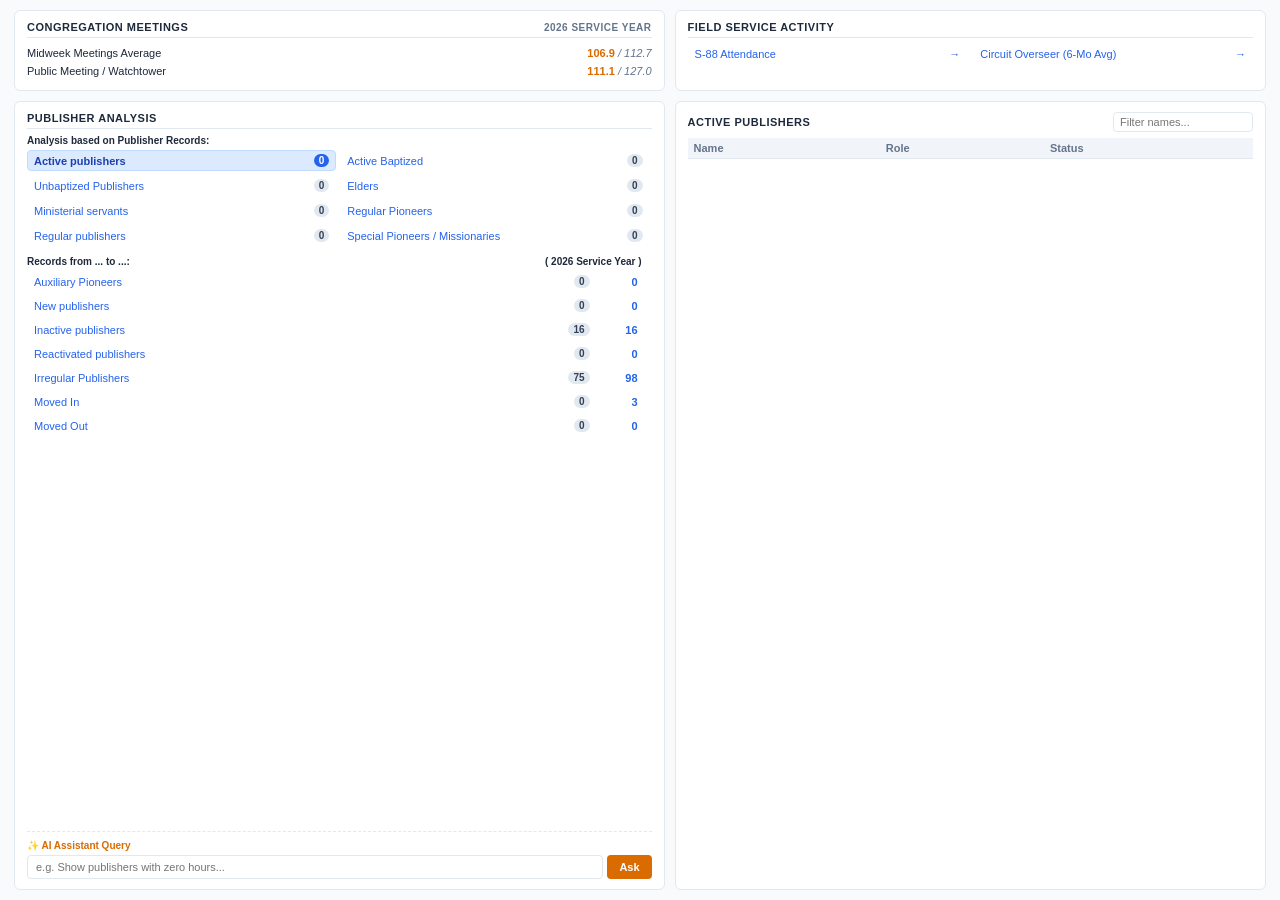
==== Templates/AnalysisReport.html @ 5bf4cd5e "AI worked" ====
<!DOCTYPE html>
<html lang="en">
<head>
  <meta charset="UTF-8">
  <meta name="viewport" content="width=device-width, initial-scale=1.0">
  <title>Congregation Analysis Report</title>
  <style>
    :root {
      --primary: #d96b00;
      --bg-body: #f8fafc;
      --card-bg: #ffffff;
      --text-main: #1e293b;
      --text-muted: #64748b;
      --border-color: #e2e8f0;
      --accent-blue: #2563eb;
    }

    * {
      box-sizing: border-box;
      margin: 0;
      padding: 0;
      font-family: -apple-system, BlinkMacSystemFont, "Segoe UI", Roboto, Helvetica, Arial, sans-serif;
    }

    body {
      background-color: var(--bg-body);
      color: var(--text-main);
      padding: 10px 14px;
      height: 100vh;
      overflow: hidden;
      display: flex;
      flex-direction: column;
    }

    .dashboard-grid {
      display: grid;
      grid-template-columns: 1.1fr 1fr;
      grid-template-rows: auto 1fr;
      gap: 10px;
      height: 100%;
      width: 100%;
      max-width: 1400px;
      margin: 0 auto;
    }

        /* Update .card to allow the right side card to fill available height */
        .card {
        background: var(--card-bg);
        border: 1px solid var(--border-color);
        border-radius: 6px;
        padding: 10px 12px;
        display: flex;
        flex-direction: column;
        min-height: 0;
        height: 100%; /* Force card to stretch full height of grid */
        }

    .card-title {
      font-size: 11px;
      font-weight: 700;
      color: var(--text-main);
      text-transform: uppercase;
      letter-spacing: 0.5px;
      border-bottom: 1px solid var(--border-color);
      padding-bottom: 4px;
      margin-bottom: 6px;
      display: flex;
      justify-content: space-between;
      align-items: center;
    }

    /* COMPACT STATS */
    .stats-row {
      display: flex;
      justify-content: space-between;
      align-items: center;
      padding: 3px 0;
      font-size: 11px;
    }

    .val-highlight { font-weight: 700; color: var(--primary); }
    .val-sec { color: var(--text-muted); font-style: italic; }

    /* DASHBOARD BUTTON LINKS */
    .analysis-grid {
      display: grid;
      grid-template-columns: 1fr 1fr;
      gap: 4px;
    }

    .dash-link {
      background: transparent;
      border: 1px solid transparent;
      color: var(--accent-blue);
      text-align: left;
      padding: 3px 6px;
      border-radius: 4px;
      font-size: 11px;
      cursor: pointer;
      display: flex;
      justify-content: space-between;
      align-items: center;
      width: 100%;
      transition: all 0.1s ease-in-out;
    }

    .dash-link:hover { background-color: #eff6ff; }
    .dash-link.active {
      background-color: #dbeafe;
      border-color: #bfdbfe;
      color: #1e40af;
      font-weight: 600;
    }

    .dash-link .badge {
      background: #e2e8f0;
      color: #334155;
      padding: 1px 5px;
      border-radius: 8px;
      font-size: 10px;
      font-weight: bold;
    }

    .dash-link.active .badge {
      background: var(--accent-blue);
      color: #fff;
    }

    /* DUAL COLUMN STATS FOR COMPARISON SECTION */
    .dual-stat-row {
      display: flex;
      align-items: center;
      gap: 8px;
    }

    .dual-stat-row .dash-link {
      flex: 1;
    }

    .badge-year {
      font-size: 11px;
      font-weight: 700;
      color: var(--accent-blue);
      width: 45px;
      text-align: right;
      padding-right: 12px;
    }

    /* AI QUERY BOX (MATCHED TO PRIMARY ORANGE BRANDING) */
    .ai-box-container {
      margin-top: auto;
      border-top: 1px dashed var(--border-color);
      padding-top: 8px;
      display: flex;
      flex-direction: column;
      gap: 4px;
    }

    .ai-label {
      font-size: 10px;
      font-weight: bold;
      color: var(--primary);
      display: flex;
      align-items: center;
      gap: 4px;
    }

    .ai-input-wrapper {
      display: flex;
      gap: 4px;
    }

    .ai-input {
      flex: 1;
      padding: 5px 8px;
      font-size: 11px;
      border: 1px solid var(--border-color);
      border-radius: 4px;
      outline: none;
    }

    .ai-input:focus {
      border-color: var(--primary);
      box-shadow: 0 0 0 1px var(--primary);
    }

    .ai-btn {
      background: var(--primary);
      color: white;
      border: none;
      padding: 5px 12px;
      font-size: 11px;
      font-weight: bold;
      border-radius: 4px;
      cursor: pointer;
    }

    .ai-btn:hover { background: #b85b00; }

    /* RIGHT RESULT TABLE */
    .table-toolbar {
      display: flex;
      justify-content: space-between;
      align-items: center;
      margin-bottom: 6px;
      gap: 8px;
    }

    .search-input {
      padding: 3px 6px;
      font-size: 11px;
      border: 1px solid var(--border-color);
      border-radius: 4px;
      width: 140px;
    }


    /* listbox */
    .data-table-container {
        flex: 1;
        height: 300px; /* Extends height to near the bottom of the viewport */
        max-height: 300px;            /* Fills all available vertical room in the card */
        overflow-y: auto;            /* Enables vertical scrolling for long lists */
        overflow-x: hidden;
        }

    .data-table {
      width: 100%;
      border-collapse: collapse;
      font-size: 11px;
      text-align: left;
    }

    .data-table th {
      position: sticky;
      top: 0;
      background: #f1f5f9;
      padding: 4px 6px;
      font-weight: bold;
      color: var(--text-muted);
      border-bottom: 1px solid var(--border-color);
    }

    .data-table td {
      padding: 4px 6px;
      border-bottom: 1px solid #f1f5f9;
    }

    .data-table tr:hover { background-color: #f8fafc; }

    .tag-role {
      font-size: 9px;
      background: #fef3c7;
      color: #92400e;
      padding: 1px 4px;
      border-radius: 3px;
      font-weight: 600;
    }
  </style>
</head>
<body>

<div class="dashboard-grid">

  <div class="card">
    <div class="card-title">
      <span>Congregation Meetings</span>
      <span style="font-size:10px; color:var(--text-muted);">2026 Service Year</span>
    </div>
    <div class="stats-row">
      <span>Midweek Meetings Average</span>
      <div><span class="val-highlight">106.9</span> <span class="val-sec">/ 112.7</span></div>
    </div>
    <div class="stats-row">
      <span>Public Meeting / Watchtower</span>
      <div><span class="val-highlight">111.1</span> <span class="val-sec">/ 127.0</span></div>
    </div>
  </div>

  <div class="card">
    <div class="card-title">Field Service Activity</div>
    <div style="display:flex; gap:6px;">
      <button class="dash-link" onclick="filterData('S-88', event)">
        <span>S-88 Attendance</span> <span>→</span>
      </button>
      <button class="dash-link" onclick="filterData('CO-AVG', event)">
        <span>Circuit Overseer (6-Mo Avg)</span> <span>→</span>
      </button>
    </div>
  </div>

  <!-- UPDATED PUBLISHER ANALYSIS CARD WITH FULL COMPARISON DATA -->
  <div class="card">
    <div class="card-title">Publisher Analysis</div>
    
    <div style="overflow-y: auto; flex: 1; padding-right: 2px;">
      <!-- SECTION 1: BASED ON PUBLISHER RECORDS -->
      <div style="font-weight: bold; font-size: 10px; color: var(--text-main); margin-bottom: 4px;">
        Analysis based on Publisher Records:
      </div>

      <div class="analysis-grid">
        <button class="dash-link active" onclick="filterData('Active', event)">
          <span>Active publishers</span>
          <span class="badge" id="ActivePubs-count">0</span>
        </button>

        <button class="dash-link" onclick="filterData('Active Baptized', event)">
          <span>Active Baptized</span>
          <span class="badge" id="ActiveBaptized-count">0</span>
        </button>

     <button class="dash-link" onclick="filterData('Unbaptized', event)">
            <span>Unbaptized Publishers</span>
            <span class="badge" id="unbaptized-count">0</span>
        </button>
        <button class="dash-link" onclick="filterData('Elders', event)">
          <span>Elders</span> <span class="badge" id="Elders-count">0</span>
        </button>
        <button class="dash-link" onclick="filterData('Ministerial Servants', event)">
          <span>Ministerial servants</span> 
          <span class="badge" id="MS-count">0</span>
        </button>
        <button class="dash-link" onclick="filterData('Regular Pioneers', event)">
          <span>Regular Pioneers</span> 
          <span class="badge" id="RP-count">0</span>
        </button>
        <button class="dash-link" onclick="filterData('Regular Publishers', event)">
          <span>Regular publishers</span>
           <span class="badge" id="RPubs-count">0</span>
        </button>
        <button class="dash-link" onclick="filterData('Special Pioneers', event)">
          <span>Special Pioneers / Missionaries</span> <span class="badge" id="SP-count">0</span>
        </button>
      </div>

      <!-- SECTION 2: SIX-MONTH VS YEARLY COMPARISON -->
      <div style="display:flex;justify-content:space-between;align-items:center;margin:10px 0 4px 0;">
    <span id="records-period-label" style="font-weight:bold;font-size:10px;color:var(--text-main);">Records from ... to ...:</span>
    <span id="records-service-year-label" style="font-weight:bold;font-size:10px;color:var(--text-main);padding-right:8px;">( 2026 Service Year )</span>
</div>

      <div style="display: flex; flex-direction: column; gap: 3px;">
        <div class="dual-stat-row">
          <button class="dash-link" onclick="filterData('Auxiliary Pioneers', event)">
            <span>Auxiliary Pioneers</span> 
            <span class="badge" id="AUX-count">0</span>
          </button>
          <span class="badge-year" id="AUX-year-count">0</span>
        </div>

        <div class="dual-stat-row">
          <button class="dash-link" onclick="filterData('New Publishers', event)">
            <span>New publishers</span>
            <span class="badge" id="UPB-count">0</span>
          </button>
          <span class="badge-year" id="UPB-year-count">0</span>
        </div>

        <div class="dual-stat-row">
          <button class="dash-link" onclick="filterData('Inactive', event)">
            <span>Inactive publishers</span> <span class="badge" id="Inactive-count">16</span>
          </button>
          <span class="badge-year" id="Inactive-year-count">16</span>
        </div>

        <div class="dual-stat-row">
          <button class="dash-link" onclick="filterData('Reactivated', event)">
            <span>Reactivated publishers</span> <span class="badge" id="Reactivated-count">0</span>
          </button>
          <span class="badge-year" id="Reactivated-year-count">0</span>
        </div>

        <div class="dual-stat-row">
          <button class="dash-link" onclick="filterData('Irregular', event)">
            <span>Irregular Publishers</span> <span class="badge" id="Irregular-count">75</span>
          </button>
          <span class="badge-year" id="Irregular-year-count">98</span>
        </div>

        <div class="dual-stat-row">
          <button class="dash-link" onclick="filterData('Moved In', event)">
            <span>Moved In</span> <span class="badge" id="Moved-In-count">0</span>
          </button>
          <span class="badge-year" id="Moved-In-year-count">3</span>
        </div>

        <div class="dual-stat-row">
          <button class="dash-link" onclick="filterData('Moved Out', event)">
            <span>Moved Out</span> <span class="badge" id="Moved-Out-count">0</span>
          </button>
          <span class="badge-year" id="Moved-Out-year-count">0</span>
        </div>
      </div>
    </div>

    <!-- AI QUERY BOX AT BOTTOM -->
    <div class="ai-box-container">
      <div class="ai-label">
        <span>✨ AI Assistant Query</span>
      </div>
      <div class="ai-input-wrapper">
        <input type="text" id="ai-query-input" class="ai-input" placeholder="e.g. Show publishers with zero hours..." onkeydown="if(event.key==='Enter') runAiQuery()">
        <button class="ai-btn" onclick="runAiQuery()">Ask</button>
      </div>
    </div>
  </div>

  <div class="card">
    <div class="table-toolbar">
      <div class="card-title" style="border:none; padding:0; margin:0;">
        <span id="list-title">ACTIVE PUBLISHERS</span>
      </div>
      <input type="text" id="search-input" class="search-input" placeholder="Filter names..." onkeyup="filterTableBySearch()">
    </div>

    <div class="data-table-container">
    <table class="data-table">
        <thead>
                <tr>
                    <th id="col-name">Name</th>
                    <th id="col-role">Role</th>
                    <th id="col-status">Status</th>
                </tr>
            </thead>
            <tbody id="publishers-table-body"></tbody>
        </table>
    </div>
  </div>

</div>

<script src="/static/js/indexeddb.js"></script>
<script>

/* ============================================================
   ANALYSIS REPORT
   ============================================================ */


/* ============================================================
   1. CURRENT DISPLAY DATA
   ------------------------------------------------------------
   ADD FUTURE TEMPORARY/DISPLAY DATA HERE IF NEEDED
   ============================================================ */
let currentData=[];


/* ============================================================
   2. COMMON HELPERS
   ------------------------------------------------------------
   ADD FUTURE COMMON HELPER FUNCTIONS HERE
   ============================================================ */
function isTrue(v){
    return ["TRUE","1","YES","Y"].includes(String(v??"").trim().toUpperCase());
}

function getPublisherName(p){
    return `${p.FNAME||""} ${p.LName||""}`.trim();
}

function getPublisherPrivilege(p){
    const privileges=[];
    if(isTrue(p.Elder))privileges.push("Elder");
    if(isTrue(p.MS))privileges.push("MS");
    if(isTrue(p.RP))privileges.push("RP");
    if(isTrue(p.SF)||isTrue(p.SP))privileges.push("SP");
    if(!String(p.Baptism??"").trim())privileges.push("Unbaptized");
    return privileges.join(" & ");
}


/* ============================================================
   3. TABLE RENDERING
   ------------------------------------------------------------
   ADD FUTURE TABLE DISPLAY CHANGES HERE
   ============================================================ */
function renderTable(items){
    const tbody=document.getElementById("publishers-table-body");
    if(!tbody)return;

    tbody.innerHTML=items.map(item=>`
        <tr>
            <td><strong>${item.name||""}</strong></td>
            <td>${item.role?`<span class="tag-role">${item.role}</span>`:""}</td>
            <td style="color:#16a34a;font-weight:600;">${item.status||""}</td>
        </tr>
    `).join("");
}


/* ============================================================
   4. ACTIVE PUBLISHERS FROM INDEXEDDB
   ------------------------------------------------------------
   THIS IS THE DEFAULT ANALYSIS RESULT
   ADD/CHANGE PUBLISHER CATEGORY LOGIC HERE
   ============================================================ */
window.loadActivePublishers=async function(){
    try{
        const db=await openIndexedDB();
        const publishers=await new Promise((resolve,reject)=>{
            const req=db.transaction("PUBLISHERS","readonly").objectStore("PUBLISHERS").getAll();
            req.onsuccess=()=>resolve(req.result||[]);
            req.onerror=()=>reject(req.error);
        });
        db.close();

        const isTrue=v=>["TRUE","1","YES","Y"].includes(String(v??"").trim().toUpperCase());

        const active=publishers
            .filter(p=>["","ACTIVE"].includes(String(p.Status??"").trim().toUpperCase()))
            .sort((a,b)=>{
                const lastA=String(a.LName??"").trim().toUpperCase();
                const lastB=String(b.LName??"").trim().toUpperCase();
                const firstA=String(a.FNAME??"").trim().toUpperCase();
                const firstB=String(b.FNAME??"").trim().toUpperCase();
                return lastA.localeCompare(lastB)||firstA.localeCompare(firstB);
            });

        const tbody=document.getElementById("publishers-table-body");
        const title=document.getElementById("list-title");
        const badge=document.getElementById("ActivePubs-count");

        if(!tbody||!title){
            console.error("❌ Analysis result elements not found");
            return;
        }

        if(badge)badge.textContent=active.length;

        const colName=document.getElementById("col-name");
        const colRole=document.getElementById("col-role");
        const colStatus=document.getElementById("col-status");

        if(colName)colName.textContent="Name";
        if(colRole)colRole.textContent="Privileges";
        if(colStatus)colStatus.textContent="Years in the Truth";

        title.textContent=`ACTIVE PUBLISHERS (${active.length})`;

        const calculateYearsInTruth=baptism=>{
            if(!baptism)return "";
            const d=new Date(baptism);
            if(isNaN(d))return "";

            const now=new Date();
            let years=now.getFullYear()-d.getFullYear();
            let months=now.getMonth()-d.getMonth();

            if(months<0||(months===0&&now.getDate()<d.getDate())){
                years--;
                months+=12;
            }

            const parts=[];
            if(years>0)parts.push(`${years} year${years!==1?"s":""}`);
            if(months>0)parts.push(`${months} month${months!==1?"s":""}`);

            return parts.join(" ")||"0 months";
        };

        tbody.innerHTML=active.map(p=>{
            const privileges=[];
            if(isTrue(p.Elder))privileges.push("Elder");
            if(isTrue(p.MS))privileges.push("MS");
            if(isTrue(p.RP))privileges.push("RP");
            if(isTrue(p.SF)||isTrue(p.SP))privileges.push("SP");
            if(!String(p.Baptism??"").trim())privileges.push("Unbaptized");

            const name=`${p.LName||""}, ${p.FNAME||""}`.replace(/^,\s*/,"").trim();
            const yearsInTruth=calculateYearsInTruth(p.Baptism);

            return `<tr>
                <td><strong>${name}</strong></td>
                <td>${privileges.join(" & ")}</td>
                <td>${yearsInTruth}</td>
            </tr>`;
        }).join("");

        console.log(`✅ Active Publishers loaded: ${active.length}`);
        return active;
    }catch(err){
        console.error("❌ loadActivePublishers error:",err);
        return [];
    }
};

/* ============================================================
   5. FILTER BUTTONS
   ------------------------------------------------------------
   EXISTING FILTER SYSTEM
   ADD FUTURE CATEGORY FILTERS HERE
   ============================================================ */
function filterData(category,evt){
    const title=document.getElementById("list-title");

    if(title)title.innerText=category.toUpperCase();

    document.querySelectorAll(".dash-link")
        .forEach(btn=>btn.classList.remove("active"));

    if(evt&&evt.currentTarget){
        evt.currentTarget.classList.add("active");
    }


  if(category==="Ministerial Servants"){
        window.loadMSPublishers?.();
        return;
    }



    if(category==="Active Baptized"){
        window.loadActiveBaptizedPublishers?.();
        return;
    }

    
     if(category==="Irregular"){
        window.loadIrregularPublishers?.();
        return;
    }

    if(category==="Active"){
        window.loadActivePublishers?.();
        return;
    }

    if(category==="Unbaptized"){
        window.loadUnbaptizedPublishers?.();
        return;
    }

    if(category==="Elders"){
          window.loadElders?.();
        return;
    }

    if(category==="Regular Pioneers"){
          window.loadRP?.();
        return;
    }


    if(category==="S-88"){
        window.loadS88Attendance?.();
        return;
    }

    if(category==="CO-AVG"){
        window.loadCOReport?.();
        return;
    }

    renderTable(currentData);
}

/* ============================================================
   6. RESULT SEARCH
   ------------------------------------------------------------
   ADD FUTURE SEARCH CONDITIONS HERE
   ============================================================ */
function filterTableBySearch(){
    const input=document.getElementById("search-input");
    if(!input)return;

    const q=input.value.toLowerCase().trim();

    if(!q){
        renderTable(currentData);
        return;
    }

    renderTable(
        currentData.filter(i=>
            String(i.name||"").toLowerCase().includes(q)
        )
    );
}


/* ============================================================
   7. AI ASSISTANT
   ------------------------------------------------------------
   ADD FUTURE AI FUNCTIONS HERE
   ============================================================ */

async function runAiQuery() {
    const input = document.getElementById("ai-query-input");
    const tableBody = document.getElementById("publishers-table-body");
    const title = document.getElementById("list-title");

    if (!input) return;
    const query = input.value.trim();
    if (!query) return;

    if (title) title.innerText = `AI RESULT: "${query}"`;

    if (tableBody) {
        tableBody.innerHTML = `<tr><td colspan="3" style="text-align:center;">Processing query...</td></tr>`;
    }

    // Get your local publishers list (adjust 'allPublishers' to match your variable name)
    const localData = typeof allPublishers !== 'undefined' ? allPublishers : [];

    try {
        const response = await fetch('/api/ai-query', {
            method: 'POST',
            headers: { 'Content-Type': 'application/json' },
            body: JSON.stringify({ 
                query: query,
                publishers: localData // Send local records to backend
            })
        });

        if (!response.ok) throw new Error(`HTTP error! status: ${response.status}`);

        const data = await response.json();
        renderAiTableResults(data);

    } catch (error) {
        console.error("AI Error:", error);
        if (tableBody) {
            tableBody.innerHTML = `<tr><td colspan="3" style="text-align:center; color:red;">Failed to get AI response.</td></tr>`;
        }
    }
}

function renderAiTableResults(data) {
    const tableBody = document.getElementById("publishers-table-body");
    if (!tableBody) return;

    tableBody.innerHTML = "";

    // Extract records array from response
    const records = data.results || (Array.isArray(data) ? data : []);

    // If no structured records exist, display the plain answer text across the row
    if (records.length === 0) {
        const message = data.answer || "No matching records found.";
        tableBody.innerHTML = `<tr><td colspan="3" style="text-align:center;">${message}</td></tr>`;
        return;
    }

    // Render table rows when records exist
    records.forEach(publisher => {
        const tr = document.createElement("tr");
        tr.innerHTML = `
            <td>${publisher.name || publisher.Name || ''}</td>
            <td>${publisher.role || publisher.Role || ''}</td>
            <td>${publisher.status || publisher.Status || ''}</td>
        `;
        tableBody.appendChild(tr);
    });
}


/* ============================================================
   8. ANALYSIS TAB INITIALIZATION
   ------------------------------------------------------------
   THIS RUNS WHEN THE ANALYSIS TAB IS OPENED
   ============================================================ */
window.renderAnalysisData=async function(){
    console.log("📊 Analysis tab initialized");

    window.loadActivePublishers?.();

    await window.updateRecordsPeriodLabels?.();
};

/* ============================================================
   9. FUTURE ADDITIONAL FEATURES
   ------------------------------------------------------------
   >>> PASTE NEW ANALYSIS FEATURES BELOW THIS LINE <<<
   
   Example:

   window.loadElders=async function(){
       ...
   };

   window.loadRegularPioneers=async function(){
       ...
   };

   window.loadSixMonthReport=async function(){
       ...
   };

   DO NOT PUT NEW FUNCTIONS ABOVE THE MAIN SECTIONS
   UNLESS THEY ARE COMMON HELPERS.
   ============================================================ */


/* ============================================================
   10. SEARCH BOX EVENT
   ============================================================ */
document.addEventListener("input",function(e){
    if(e.target&&e.target.id==="search-input"){
        filterTableBySearch();
    }
});



/* ============================================================
   11. Unbaptized Publishers List
   ============================================================ */
window.loadUnbaptizedPublishers=async function(){
    try{
        const db=await openIndexedDB();
        const publishers=await new Promise((resolve,reject)=>{
            const r=db.transaction("PUBLISHERS","readonly").objectStore("PUBLISHERS").getAll();
            r.onsuccess=()=>resolve(r.result||[]);
            r.onerror=()=>reject(r.error);
        });
        const records=await new Promise((resolve,reject)=>{
            const r=db.transaction("RECORDS","readonly").objectStore("RECORDS").getAll();
            r.onsuccess=()=>resolve(r.result||[]);
            r.onerror=()=>reject(r.error);
        });
        db.close();

        const today=new Date();
        const day=today.getDate();
        const reportDate=new Date(today.getFullYear(),today.getMonth()-(day<21?1:0),1);
        const baseDate=new Date(2025,8,1);
        const monthDiff=(reportDate.getFullYear()-baseDate.getFullYear())*12+
            (reportDate.getMonth()-baseDate.getMonth());
        const currentNumber=194+monthDiff;

        const calculateAge=birth=>{
            if(!birth)return "";
            const d=new Date(birth);
            if(isNaN(d))return "";
            let age=today.getFullYear()-d.getFullYear();
            const m=today.getMonth()-d.getMonth();
            if(m<0||(m===0&&today.getDate()<d.getDate()))age--;
            return age;
        };

        const calculateUnbaptizedTime=startNumber=>{
            const months=currentNumber-Number(startNumber);
            if(months<0)return "";
            const years=Math.floor(months/12);
            const remainingMonths=months%12;
            const parts=[];
            if(years>0)parts.push(`${years} year${years!==1?"s":""}`);
            if(remainingMonths>0)parts.push(`${remainingMonths} month${remainingMonths!==1?"s":""}`);
            return parts.join(" ")||"0 months";
        };

        const unbaptized=publishers
            .filter(p=>String(p.Baptism??"").trim()==="")
            .filter(p=>String(p.LName??"").trim()||String(p.FNAME??"").trim())
            .sort((a,b)=>{
                const la=String(a.LName??"").trim().toUpperCase();
                const lb=String(b.LName??"").trim().toUpperCase();
                const fa=String(a.FNAME??"").trim().toUpperCase();
                const fb=String(b.FNAME??"").trim().toUpperCase();
                return la.localeCompare(lb)||fa.localeCompare(fb);
            });

        const tbody=document.getElementById("publishers-table-body");
        const title=document.getElementById("list-title");
        const badge=document.getElementById("unbaptized-count");

        if(!tbody||!title){
            console.error("❌ Analysis result elements not found");
            return [];
        }

        if(badge)badge.textContent=unbaptized.length;

        const colName=document.getElementById("col-name");
        const colRole=document.getElementById("col-role");
        const colStatus=document.getElementById("col-status");

        if(colName)colName.textContent="Name";
        if(colRole)colRole.textContent="Age";
        if(colStatus)colStatus.textContent="Years as Unbaptized";

        title.textContent=`UNBAPTIZED PUBLISHERS (${unbaptized.length})`;

        tbody.innerHTML=unbaptized.map(p=>{
            const pubId=String(p.IDPub??"").trim();

            const rec=records
                .filter(r=>String(r.IdPubs??"").trim()===pubId)
                .filter(r=>{
                    const remark=String(r.REMARKS??"").trim().toUpperCase();
                    return remark==="NEW UPB"||remark==="NEW UBP";
                })
                .sort((a,b)=>Number(a.NUMBER)-Number(b.NUMBER))[0];

            const name=`${p.LName||""}, ${p.FNAME||""}`
                .replace(/^,\s*/,"").trim();

            const yearsUnbaptized=rec
                ?calculateUnbaptizedTime(rec.NUMBER)
                :"";

            return `<tr>
                <td><strong>${name}</strong></td>
                <td>${calculateAge(p.Birthdate)}</td>
                <td>${yearsUnbaptized}</td>
            </tr>`;
        }).join("");

        console.log("✅ Current reporting NUMBER:",currentNumber);
        console.log("✅ Unbaptized publishers:",unbaptized.length);

        return unbaptized;
    }catch(err){
        console.error("❌ loadUnbaptizedPublishers error:",err);
        return [];
    }
};


window.loadMSPublishers=async function(){
    try{
        const db=await openIndexedDB();
        const publishers=await new Promise((resolve,reject)=>{
            const req=db.transaction("PUBLISHERS","readonly").objectStore("PUBLISHERS").getAll();
            req.onsuccess=()=>resolve(req.result||[]);
            req.onerror=()=>reject(req.error);
        });
        db.close();

        const msPublishers=publishers
            .filter(p=>String(p.MS??"").trim().toUpperCase()==="TRUE")
            .filter(p=>{
                const status=String(p.Status??"").trim().toUpperCase();
                return status==="ACTIVE"||status==="";
            })
            .filter(p=>String(p.LName??"").trim()||String(p.FNAME??"").trim())
            .sort((a,b)=>{
                const lastA=String(a.LName??"").trim().toUpperCase();
                const lastB=String(b.LName??"").trim().toUpperCase();
                const firstA=String(a.FNAME??"").trim().toUpperCase();
                const firstB=String(b.FNAME??"").trim().toUpperCase();
                return lastA.localeCompare(lastB)||firstA.localeCompare(firstB);
            });

        const tbody=document.getElementById("publishers-table-body");
        const title=document.getElementById("list-title");
        const badge=document.getElementById("MS-count");

        if(!tbody||!title){
            console.error("❌ Analysis result elements not found");
            return;
        }

        if(badge)badge.textContent=msPublishers.length;

        const colName=document.getElementById("col-name");
        const colRole=document.getElementById("col-role");
        const colStatus=document.getElementById("col-status");

        if(colName)colName.textContent="Name";
        if(colRole)colRole.textContent="Years in Truth";
        if(colStatus)colStatus.textContent="Age";

        title.textContent=`MINISTERIAL SERVANTS (${msPublishers.length})`;

        const calculateAge=birth=>{
            if(!birth)return "";
            const d=new Date(birth);
            if(isNaN(d))return "";
            const now=new Date();
            let age=now.getFullYear()-d.getFullYear();
            const m=now.getMonth()-d.getMonth();
            if(m<0||(m===0&&now.getDate()<d.getDate()))age--;
            return age;
        };

        const calculateYearsInTruth=baptism=>{
            if(!baptism)return "";
            const d=new Date(baptism);
            if(isNaN(d))return "";

            const now=new Date();
            let years=now.getFullYear()-d.getFullYear();
            let months=now.getMonth()-d.getMonth();

            if(months<0||(months===0&&now.getDate()<d.getDate())){
                years--;
                months+=12;
            }

            const parts=[];
            if(years>0)parts.push(`${years} year${years!==1?"s":""}`);
            if(months>0)parts.push(`${months} month${months!==1?"s":""}`);

            return parts.join(" ")||"0 months";
        };

        const nameOf=p=>`${p.LName||""}, ${p.FNAME||""}`.replace(/^,\s*/,"").trim();

        tbody.innerHTML=msPublishers.map(p=>{
            const name=nameOf(p);
            const yearsInTruth=calculateYearsInTruth(p.Baptism);
            const age=calculateAge(p.Birthdate);

            return `<tr><td><strong>${name}</strong></td><td>${yearsInTruth}</td><td>${age}</td></tr>`;
        }).join("");

        console.log(`✅ MS Publishers loaded: ${msPublishers.length}`);
        return msPublishers;
    }catch(err){
        console.error("❌ loadMSPublishers error:",err);
        return [];
    }
};

/* ============================================================
   Baptized
   ============================================================ */

   window.loadActiveBaptizedPublishers=async function(){
    try{
        const db=await openIndexedDB();
        const publishers=await new Promise((resolve,reject)=>{
            const r=db.transaction("PUBLISHERS","readonly").objectStore("PUBLISHERS").getAll();
            r.onsuccess=()=>resolve(r.result||[]);
            r.onerror=()=>reject(r.error);
        });
        db.close();

        const today=new Date();

        const yearsInTruth=baptism=>{
            if(!String(baptism??"").trim())return "";
            const d=new Date(baptism);
            if(isNaN(d))return "";
            let years=today.getFullYear()-d.getFullYear();
            const m=today.getMonth()-d.getMonth();
            if(m<0||(m===0&&today.getDate()<d.getDate()))years--;
            return years;
        };

        const result=publishers
            .filter(p=>String(p.Baptism??"").trim()!=="")
            .filter(p=>{
                const status=String(p.Status??"").trim().toUpperCase();
                return status==="ACTIVE"||status==="";
            })
            .filter(p=>String(p.LName??"").trim()||String(p.FNAME??"").trim())
            .sort((a,b)=>{
                const la=String(a.LName??"").trim().toUpperCase();
                const lb=String(b.LName??"").trim().toUpperCase();
                const fa=String(a.FNAME??"").trim().toUpperCase();
                const fb=String(b.FNAME??"").trim().toUpperCase();
                return la.localeCompare(lb)||fa.localeCompare(fb);
            });

        const tbody=document.getElementById("publishers-table-body");
        const title=document.getElementById("list-title");
        const badge=document.getElementById("ActiveBaptized-count");
        const colName=document.getElementById("col-name");
        const colRole=document.getElementById("col-role");
        const colStatus=document.getElementById("col-status");

        if(!tbody||!title)return;

        if(badge)badge.textContent=result.length;
        if(colName)colName.textContent="Name";
        if(colRole)colRole.textContent="Years in the Truth";
        if(colStatus)colStatus.textContent="";
        title.textContent=`ACTIVE BAPTIZED PUBLISHERS (${result.length})`;

        tbody.innerHTML=result.map(p=>{
            const name=`${p.LName||""}, ${p.FNAME||""}`.replace(/^,\s*/,"").trim();
            return `<tr>
                <td><strong>${name}</strong></td>
                <td>${yearsInTruth(p.Baptism)}</td>
                <td></td>
            </tr>`;
        }).join("");

        console.log(`✅ Active baptized publishers loaded: ${result.length}`);
        return result;
    }catch(err){
        console.error("❌ loadActiveBaptizedPublishers error:",err);
        return [];
    }
};


window.loadElders=async function(){
    try{
        const db=await openIndexedDB();
        const publishers=await new Promise((resolve,reject)=>{
            const r=db.transaction("PUBLISHERS","readonly").objectStore("PUBLISHERS").getAll();
            r.onsuccess=()=>resolve(r.result||[]);
            r.onerror=()=>reject(r.error);
        });
        db.close();

        const result=publishers
            .filter(p=>String(p.Elder??"").trim().toUpperCase()==="TRUE")
            .filter(p=>{
                const status=String(p.Status??"").trim().toUpperCase();
                return status==="ACTIVE"||status==="";
            })
            .filter(p=>String(p.LName??"").trim()||String(p.FNAME??"").trim())
            .sort((a,b)=>{
                const la=String(a.LName??"").trim().toUpperCase();
                const lb=String(b.LName??"").trim().toUpperCase();
                const fa=String(a.FNAME??"").trim().toUpperCase();
                const fb=String(b.FNAME??"").trim().toUpperCase();
                return la.localeCompare(lb)||fa.localeCompare(fb);
            });

        const tbody=document.getElementById("publishers-table-body");
        const title=document.getElementById("list-title");
        const colName=document.getElementById("col-name");
        const colRole=document.getElementById("col-role");
        const colStatus=document.getElementById("col-status");
        const badge=document.getElementById("Elders-count");

        if(!tbody||!title)return;

        if(colName)colName.textContent="Name";
        if(colRole)colRole.textContent="";
        if(colStatus)colStatus.textContent="";

        title.textContent=`ELDERS (${result.length})`;

        if(badge)badge.textContent=result.length;

        tbody.innerHTML=result.map(p=>{
            const name=`${p.LName||""}, ${p.FNAME||""}`.replace(/^,\s*/,"").trim();
            return `<tr><td><strong>${name}</strong></td><td></td><td></td></tr>`;
        }).join("");

        console.log(`✅ Elders loaded: ${result.length}`);
        return result;
    }catch(err){
        console.error("❌ loadElders error:",err);
        return [];
    }
};



window.loadRP=async function(){
    try{
        const db=await openIndexedDB();
        const publishers=await new Promise((resolve,reject)=>{
            const req=db.transaction("PUBLISHERS","readonly").objectStore("PUBLISHERS").getAll();
            req.onsuccess=()=>resolve(req.result||[]);
            req.onerror=()=>reject(req.error);
        });
        db.close();

        const rpPublishers=publishers
          .filter(p=>String(p.RP??"").trim().toUpperCase()==="TRUE")
          .filter(p=>{
              const status=String(p.Status??"").trim().toUpperCase();
              return status==="ACTIVE"||status==="";
          })
                      .filter(p=>String(p.LName??"").trim()||String(p.FNAME??"").trim())
            .sort((a,b)=>{
                const lastA=String(a.LName??"").trim().toUpperCase();
                const lastB=String(b.LName??"").trim().toUpperCase();
                const firstA=String(a.FNAME??"").trim().toUpperCase();
                const firstB=String(b.FNAME??"").trim().toUpperCase();
                return lastA.localeCompare(lastB)||firstA.localeCompare(firstB);
            });

        const tbody=document.getElementById("publishers-table-body");
        const title=document.getElementById("list-title");
        const badge=document.getElementById("RP-count");

        if(!tbody||!title){
            console.error("❌ Analysis result elements not found");
            return;
        }

        if(badge)badge.textContent=rpPublishers.length;

        const colName=document.getElementById("col-name");
        const colRole=document.getElementById("col-role");
        const colStatus=document.getElementById("col-status");

        if(colName)colName.textContent="Name";
        if(colRole)colRole.textContent="Years in Truth";
        if(colStatus)colStatus.textContent="";

        title.textContent=`REGULAR PIONEERS (${rpPublishers.length})`;

        const calculateYearsInTruth=baptism=>{
            if(!baptism)return "";
            const d=new Date(baptism);
            if(isNaN(d))return "";

            const now=new Date();
            let years=now.getFullYear()-d.getFullYear();
            let months=now.getMonth()-d.getMonth();

            if(months<0||(months===0&&now.getDate()<d.getDate())){
                years--;
                months+=12;
            }

            const parts=[];
            if(years>0)parts.push(`${years} year${years!==1?"s":""}`);
            if(months>0)parts.push(`${months} month${months!==1?"s":""}`);

            return parts.join(" ")||"0 months";
        };

        tbody.innerHTML=rpPublishers.map(p=>{
            const name=`${p.LName||""}, ${p.FNAME||""}`.replace(/^,\s*/,"").trim();
            return `<tr><td><strong>${name}</strong></td><td>${calculateYearsInTruth(p.Baptism)}</td><td></td></tr>`;
        }).join("");

        console.log(`✅ RP Publishers loaded: ${rpPublishers.length}`);
        return rpPublishers;
    }catch(err){
        console.error("❌ loadRP error:",err);
        return [];
    }
};


// 6mos and Yearly Labels
window.getSixMonthReportingPeriod=async function(){
    const db=await openIndexedDB();
    const months=await new Promise((resolve,reject)=>{
        const req=db.transaction("MonthlyRecords","readonly").objectStore("MonthlyRecords").getAll();
        req.onsuccess=()=>resolve(req.result||[]);
        req.onerror=()=>reject(req.error);
    });
    db.close();

    months.sort((a,b)=>Number(a.NUMBER)-Number(b.NUMBER));

    // Current service month runs from the 21st to the 20th
    const today=new Date();
    const day=today.getDate();
    const serviceDate=new Date(
        today.getFullYear(),
        today.getMonth()-(day<21?1:0),
        1
    );
    const baseDate=new Date(2025,8,1); // Sep 2025 = NUMBER 194
    const monthDiff=
        (serviceDate.getFullYear()-baseDate.getFullYear())*12+
        (serviceDate.getMonth()-baseDate.getMonth());
    const ActualNumber=194+monthDiff;

     const actualMonth=months.find(r=>Number(r.NUMBER)===ActualNumber)||null;

      const latestClosed=["1","TRUE","YES"].includes(
          String(actualMonth?.Closed??"").trim().toUpperCase()
      );

      const activeNumber=ActualNumber;
      const activeMonth=actualMonth;

    const lastNumber=latestClosed?ActualNumber:ActualNumber-1;
    const firstNumber=lastNumber-5;

    const firstMonth=months.find(r=>Number(r.NUMBER)===firstNumber);
    const lastMonth=months.find(r=>Number(r.NUMBER)===lastNumber);

    const sixMonths=months
        .filter(r=>{
            const n=Number(r.NUMBER);
            return n>=firstNumber&&n<=lastNumber;
        })
        .sort((a,b)=>Number(a.NUMBER)-Number(b.NUMBER));

        console.log("🔎 CHECK REPORTING PERIOD",{
          ActualNumber,
          ActualMonth:actualMonth?.MONTH_||"(not entered yet)",
          LatestClosed:latestClosed,
          ActiveNumber:activeNumber,
          ActiveMonth:activeMonth?.MONTH_||"(not entered yet)",
          FirstNumber:firstNumber,
          FirstMonth:firstMonth?.MONTH_,
          LastNumber:lastNumber,
          LastMonth:lastMonth?.MONTH_,
          ServiceYear:lastMonth?.ServiceYear,
          SixMonths:sixMonths
      });

    const periodLabel=document.getElementById("records-period-label");
    const serviceYearLabel=document.getElementById("records-service-year-label");

    if(periodLabel&&firstMonth&&lastMonth){
        periodLabel.textContent=`Records from ${firstMonth.MONTH_} to ${lastMonth.MONTH_}:`;
    }

    if(serviceYearLabel&&lastMonth){
        serviceYearLabel.textContent=`( ${lastMonth.ServiceYear} Service Year )`;
    }

    return{
        activeNumber,
        activeMonth,
        isClosed:latestClosed,
        firstNumber,
        firstMonth:firstMonth||null,
        lastNumber,
        lastMonth:lastMonth||null,
        sixMonths
    };
};


window.loadIrregularPublishers=async function(){
    try{
        const period=await window.getSixMonthReportingPeriod();
        if(!period){
            console.warn("⚠️ Reporting period unavailable");
            return [];
        }

        const db=await openIndexedDB();
        const tx=db.transaction(["PUBLISHERS","RECORDS"],"readonly");

        const publishers=await new Promise((resolve,reject)=>{
            const r=tx.objectStore("PUBLISHERS").getAll();
            r.onsuccess=()=>resolve(r.result||[]);
            r.onerror=()=>reject(r.error);
        });

        const records=await new Promise((resolve,reject)=>{
            const r=tx.objectStore("RECORDS").getAll();
            r.onsuccess=()=>resolve(r.result||[]);
            r.onerror=()=>reject(r.error);
        });

        db.close();

        const months=period.sixMonths.map(r=>Number(r.NUMBER));

        const activePublishers=publishers.filter(p=>{
            const status=String(p.Status??"").trim().toUpperCase();
            return status==="ACTIVE"||status==="";
        });

        const getStartNumber=id=>{
            const rows=records
                .filter(r=>String(r.IdPubs)===String(id))
                .filter(r=>{
                    const remark=String(r.REMARKS??"").trim().toUpperCase();
                    return ["NEW UPB","NEW UBP","UPB","UBP"].includes(remark);
                })
                .sort((a,b)=>Number(a.NUMBER)-Number(b.NUMBER));
            return rows.length?Number(rows[0].NUMBER):null;
        };

        const isReported=r=>{
            const ministry=String(r?.MINISTRY??"").trim();
            return ministry==="1"||ministry==="?";
        };

        const irregular=[];

        for(const p of activePublishers){
            const startNumber=getStartNumber(p.IDPub);
            const applicableMonths=months.filter(n=>startNumber==null||n>=startNumber);
            if(!applicableMonths.length)continue;

            const reported=[];
            const missed=[];

            for(const n of applicableMonths){
                const recs=records.filter(r=>
                    String(r.IdPubs)===String(p.IDPub)&&
                    Number(r.NUMBER)===n
                );

                if(recs.some(isReported)){
                    reported.push(n);
                }else{
                    missed.push(n);
                }
            }

            if(missed.length>0){
                const monthName=n=>{
                    const m=months.find(x=>Number(x)===Number(n));
                    return m?period.sixMonths.find(x=>Number(x.NUMBER)===Number(n))?.MONTH_:"";
                };
                irregular.push({
                    IDPub:p.IDPub,
                    Name:`${p.LName||""}, ${p.FNAME||""} (FSG ${p.GROUP||""})`.replace(/^,\s*/,"").trim(),
                    StartNumber:startNumber??"Not Found",
                    ApplicableMonths:applicableMonths.length,
                    Reported:reported.length,
                    Missed:missed.length,
                    MissedMonths:missed.map(monthName).join(", ")
                });
            }
        }

        irregular.sort((a,b)=>a.Name.localeCompare(b.Name));

        const tbody=document.getElementById("publishers-table-body");
        const title=document.getElementById("list-title");
        const badge=document.getElementById("Irregular-count");

        if(!tbody||!title){
            console.error("❌ Analysis result elements not found");
            return irregular;
        }

        if(badge)badge.textContent=irregular.length;

        const colName=document.getElementById("col-name");
        const colRole=document.getElementById("col-role");
        const colStatus=document.getElementById("col-status");

        if(colName)colName.textContent="Name";
        if(colRole)colRole.textContent="Missed Months";
        if(colStatus)colStatus.textContent=" ";

        title.textContent=`IRREGULAR PUBLISHERS (${irregular.length})`;

        tbody.innerHTML=irregular.map(p=>`
            <tr>
                <td><strong>${p.Name}</strong></td>
                <td>${p.MissedMonths}</td>
            </tr>
        `).join("");

        console.log(`✅ 6-Month Irregular Publishers loaded: ${irregular.length}`);
        console.log("📅 Reporting period:",months.join(", "));
        console.table(irregular);

        return irregular;
    }catch(err){
        console.error("❌ loadIrregularPublishers error:",err);
        return [];
    }
};





// - s-88

window.loadS88Attendance=async function(){
    try{
        const period=await window.getSixMonthReportingPeriod();
        if(!period){
            console.warn("⚠️ Reporting period unavailable");
            return;
        }

        const db=await openIndexedDB();
        const records=await new Promise((resolve,reject)=>{
            const r=db.transaction("MonthlyRecords","readonly")
                .objectStore("MonthlyRecords").getAll();
            r.onsuccess=()=>resolve(r.result||[]);
            r.onerror=()=>reject(r.error);
        });
        db.close();

        const tbody=document.getElementById("publishers-table-body");
        const title=document.getElementById("list-title");
        const colName=document.getElementById("col-name");
        const colRole=document.getElementById("col-role");
        const colStatus=document.getElementById("col-status");

        if(!tbody||!title){
            console.error("❌ Analysis result elements not found");
            return;
        }

        title.textContent=`S-88 ATTENDANCE (${period.lastMonth?.ServiceYear||""} SERVICE YEAR)`;

        if(colName)colName.textContent="";
        if(colRole)colRole.textContent="";
        if(colStatus)colStatus.textContent="";

        const getRecord=number=>
            records.find(r=>Number(r.NUMBER)===Number(number));

        const compactCell='padding:0 4px;height:22px;font-size:11px;line-height:20px;';

        const makeInput=(number,field,value)=>`
            <input
                type="number"
                min="0"
                value="${value??""}"
                data-s88-number="${number}"
                data-s88-field="${field}"
                style="width:80%;height:19px;padding:0 2px;box-sizing:border-box;text-align:center;font-size:10px;"
            >
        `;

        const makeAverage=(number,prefix)=>{
            const record=getRecord(number);

            const meetings=prefix==="midweek"
                ?Number(record?.NoMtgs1||0)
                :Number(record?.NoMtgs2||0);

            const attendance=prefix==="midweek"
                ?Number(record?.AttendcMidweekTotal||0)
                :Number(record?.AttendcPublickTotal||0);

            return meetings>0&&attendance>0
                ?Math.round(attendance/meetings)
                :"";
        };

        let html=`
            <tr>
                <td colspan="4" style="text-align:center;font-weight:bold;background:#f3f3f3;padding:2px;font-size:10px;">
                    MIDWEEK MEETING
                </td>
            </tr>
            <tr style="font-size:9px;font-weight:bold;text-align:center;height:20px;">
                <td style="width:25%;padding:1px;">MONTH</td>
                <td style="width:25%;padding:1px;">NO. OF MEETINGS</td>
                <td style="width:25%;padding:1px;">TOTAL ATTENDANCE</td>
                <td style="width:25%;padding:1px;">AVERAGE</td>
            </tr>
        `;

        // MIDWEEK
        period.sixMonths.forEach(month=>{
            const number=Number(month.NUMBER);
            const record=getRecord(number);

            html+=`
                <tr>
                    <td style="${compactCell}width:25%;">
                        <strong>${month.MONTH_||""}</strong>
                    </td>
                    <td style="${compactCell}width:25%;text-align:center;">
                        ${makeInput(number,"NoMtgs1",record?.NoMtgs1)}
                    </td>
                    <td style="${compactCell}width:25%;text-align:center;">
                        ${makeInput(number,"AttendcMidweekTotal",record?.AttendcMidweekTotal)}
                    </td>
                    <td style="${compactCell}width:25%;text-align:center;" id="s88-midweek-avg-${number}">
                        ${makeAverage(number,"midweek")}
                    </td>
                </tr>
            `;
        });

        html+=`
            <tr>
                <td colspan="4" style="height:3px;background:#ddd;padding:0;"></td>
            </tr>
            <tr>
                <td colspan="4" style="text-align:center;font-weight:bold;background:#f3f3f3;padding:2px;font-size:10px;">
                    WEEKEND MEETING
                </td>
            </tr>
            <tr style="font-size:9px;font-weight:bold;text-align:center;height:20px;">
                <td style="width:25%;padding:1px;">MONTH</td>
                <td style="width:25%;padding:1px;">NO. OF MEETINGS</td>
                <td style="width:25%;padding:1px;">TOTAL ATTENDANCE</td>
                <td style="width:25%;padding:1px;">AVERAGE</td>
            </tr>
        `;

        // WEEKEND
        period.sixMonths.forEach(month=>{
            const number=Number(month.NUMBER);
            const record=getRecord(number);

            html+=`
                <tr>
                    <td style="${compactCell}width:25%;">
                        <strong>${month.MONTH_||""}</strong>
                    </td>
                    <td style="${compactCell}width:25%;text-align:center;">
                        ${makeInput(number,"NoMtgs2",record?.NoMtgs2)}
                    </td>
                    <td style="${compactCell}width:25%;text-align:center;">
                        ${makeInput(number,"AttendcPublickTotal",record?.AttendcPublickTotal)}
                    </td>
                    <td style="${compactCell}width:25%;text-align:center;" id="s88-weekend-avg-${number}">
                        ${makeAverage(number,"weekend")}
                    </td>
                </tr>
            `;
        });

        tbody.innerHTML=html;

        // Recalculate average immediately while typing
        tbody.querySelectorAll("input").forEach(input=>{
     input.addEventListener("input",async function(){
        const number=Number(this.dataset.s88Number);
        const field=this.dataset.s88Field;
        const value=this.value;
        const midweekMeetings=tbody.querySelector(`[data-s88-number="${number}"][data-s88-field="NoMtgs1"]`);
        const midweekAttendance=tbody.querySelector(`[data-s88-number="${number}"][data-s88-field="AttendcMidweekTotal"]`);
        const weekendMeetings=tbody.querySelector(`[data-s88-number="${number}"][data-s88-field="NoMtgs2"]`);
        const weekendAttendance=tbody.querySelector(`[data-s88-number="${number}"][data-s88-field="AttendcPublickTotal"]`);
        const midweekAvg=document.getElementById(`s88-midweek-avg-${number}`);
        const weekendAvg=document.getElementById(`s88-weekend-avg-${number}`);
        const mwM=Number(midweekMeetings?.value||0);
        const mwA=Number(midweekAttendance?.value||0);
        const weM=Number(weekendMeetings?.value||0);
        const weA=Number(weekendAttendance?.value||0);
        if(midweekAvg)midweekAvg.textContent=mwM>0&&mwA>0?Math.round(mwA/mwM):"";
        if(weekendAvg)weekendAvg.textContent=weM>0&&weA>0?Math.round(weA/weM):"";

        try{
            const db=await openIndexedDB();
            const tx=db.transaction("MonthlyRecords","readwrite");
            const store=tx.objectStore("MonthlyRecords");
            const getReq=store.get(number);

            getReq.onsuccess=()=>{
                const record=getReq.result;
                if(!record){
                    console.warn(`⚠️ MonthlyRecords NUMBER ${number} not found`);
                    return;
                }

                record[field]=value;
                store.put(record);

                console.log(`💾 S-88 saved: NUMBER=${number}, ${field}=${value}`);
            };

            getReq.onerror=()=>{
                console.error(`❌ Failed to read MonthlyRecords NUMBER ${number}`,getReq.error);
            };

            tx.oncomplete=()=>{
                db.close();
            };

            tx.onerror=()=>{
                console.error(`❌ Failed to save S-88 NUMBER ${number}`,tx.error);
                db.close();
            };
        }catch(err){
            console.error("❌ S-88 IndexedDB save error:",err);
        }

        if(typeof window.setSyncUnsaved==="function")window.setSyncUnsaved();
          });
      });

        console.log("✅ S-88 Attendance loaded");
        console.log("📅 Reporting months:",period.sixMonths.map(r=>r.MONTH_).join(", "));

    }catch(err){
        console.error("❌ loadS88Attendance error:",err);
    }
};


window.loadCOReport=async function(){
    try{
        const period=await window.getSixMonthReportingPeriod();
        if(!period){
            console.warn("⚠️ Reporting period unavailable");
            return;
        }

        const db=await openIndexedDB();
        const records=await new Promise((resolve,reject)=>{
            const r=db.transaction("RECORDS","readonly")
                .objectStore("RECORDS").getAll();
            r.onsuccess=()=>resolve(r.result||[]);
            r.onerror=()=>reject(r.error);
        });
        db.close();

        const tbody=document.getElementById("publishers-table-body");
        const title=document.getElementById("list-title");
        const colName=document.getElementById("col-name");
        const colRole=document.getElementById("col-role");
        const colStatus=document.getElementById("col-status");

        if(!tbody||!title){
            console.error("❌ Analysis result elements not found");
            return;
        }

        title.textContent="REPORT SUMMARY FOR THE PAST 6 MONTHS";

        if(colName)colName.textContent="";
        if(colRole)colRole.textContent="";
        if(colStatus)colStatus.textContent="";

        const reported=r=>{
            const m=String(r.MINISTRY??"").trim();
            return m==="1"||m==="?";
        };

        const isAux=r=>{
            const v=String(r.AUX??"").trim();
            return v==="?"||v==="1";
        };

        const isRP=r=>{
            return String(r.REMARKS??"").toUpperCase().includes("RP");
        };

        const num=v=>{
            const n=Number(v);
            return Number.isFinite(n)?n:0;
        };

        const monthly=period.sixMonths.map(month=>{
            const number=Number(month.NUMBER);
            const rows=records.filter(r=>Number(r.NUMBER)===number);

            const publishers=rows.filter(r=>
                reported(r)&&
                !isAux(r)&&
                !isRP(r)
            );

            const auxiliary=rows.filter(r=>
                reported(r)&&
                isAux(r)
            );

            const regular=rows.filter(r=>
                reported(r)&&
                isRP(r)
            );

            return{
                NUMBER:number,
                MONTH:month.MONTH_||"",
                pubReporting:publishers.length,
                pubBS:publishers.reduce((s,r)=>s+num(r.BS),0),
                auxReporting:auxiliary.length,
                auxBS:auxiliary.reduce((s,r)=>s+num(r.BS),0),
                auxHours:auxiliary.reduce((s,r)=>s+num(r.HRS),0),
                rpReporting:regular.length,
                rpBS:regular.reduce((s,r)=>s+num(r.BS),0),
                rpHours:regular.reduce((s,r)=>s+num(r.HRS),0)
            };
        });

        const fields=[
            "pubReporting","pubBS",
            "auxReporting","auxBS","auxHours",
            "rpReporting","rpBS","rpHours"
        ];

        const totals={};
        fields.forEach(f=>{
            totals[f]=monthly.reduce((s,r)=>s+num(r[f]),0);
        });

        const averages={};
        fields.forEach(f=>{
            averages[f]=monthly.length
                ?Math.round(totals[f]/monthly.length)
                :"";
        });

        const perPerson={
            pubBS:totals.pubReporting>0
                ?Math.round(totals.pubBS/totals.pubReporting)
                :"",
            auxBS:totals.auxReporting>0
                ?Math.round(totals.auxBS/totals.auxReporting)
                :"",
            auxHours:totals.auxReporting>0
                ?Math.round(totals.auxHours/totals.auxReporting)
                :"",
            rpBS:totals.rpReporting>0
                ?Math.round(totals.rpBS/totals.rpReporting)
                :"",
            rpHours:totals.rpReporting>0
                ?Math.round(totals.rpHours/totals.rpReporting)
                :""
        };

        const cell='padding:1px 3px;height:20px;font-size:10px;line-height:18px;text-align:center;';
        const head='padding:2px 2px;font-size:9px;line-height:11px;text-align:center;font-weight:bold;';
        const section='padding:2px;font-size:9px;line-height:11px;text-align:center;font-weight:bold;background:#f3f3f3;';

        let html=`
            <tr>
                <td rowspan="2" style="${head}width:15%;">MONTH</td>
                <td colspan="2" style="${head}">PUBLISHERS</td>
                <td colspan="3" style="${head}">AUXILIARY PIONEERS</td>
                <td colspan="3" style="${head}">REGULAR PIONEERS</td>
            </tr>
            <tr>
                <td style="${head}">REPORTING</td>
                <td style="${head}">BS</td>
                <td style="${head}">REPORTING</td>
                <td style="${head}">BS</td>
                <td style="${head}">HOURS</td>
                <td style="${head}">REPORTING</td>
                <td style="${head}">BS</td>
                <td style="${head}">HOURS</td>
            </tr>
        `;

        monthly.forEach(r=>{
            html+=`
                <tr>
                    <td style="${cell}text-align:left;"><strong>${r.MONTH}</strong></td>
                    <td style="${cell}">${r.pubReporting}</td>
                    <td style="${cell}">${r.pubBS}</td>
                    <td style="${cell}">${r.auxReporting}</td>
                    <td style="${cell}">${r.auxBS}</td>
                    <td style="${cell}">${r.auxHours}</td>
                    <td style="${cell}">${r.rpReporting}</td>
                    <td style="${cell}">${r.rpBS}</td>
                    <td style="${cell}">${r.rpHours}</td>
                </tr>
            `;
        });

        html+=`
            <tr style="font-weight:bold;border-top:1px solid #aaa;">
                <td style="${cell}text-align:left;">TOTAL</td>
                <td style="${cell}">${totals.pubReporting}</td>
                <td style="${cell}">${totals.pubBS}</td>
                <td style="${cell}">${totals.auxReporting}</td>
                <td style="${cell}">${totals.auxBS}</td>
                <td style="${cell}">${totals.auxHours}</td>
                <td style="${cell}">${totals.rpReporting}</td>
                <td style="${cell}">${totals.rpBS}</td>
                <td style="${cell}">${totals.rpHours}</td>
            </tr>
            <tr>
                <td style="${cell}text-align:left;">AVERAGE</td>
                <td style="${cell}">${averages.pubReporting}</td>
                <td style="${cell}">${averages.pubBS}</td>
                <td style="${cell}">${averages.auxReporting}</td>
                <td style="${cell}">${averages.auxBS}</td>
                <td style="${cell}">${averages.auxHours}</td>
                <td style="${cell}">${averages.rpReporting}</td>
                <td style="${cell}">${averages.rpBS}</td>
                <td style="${cell}">${averages.rpHours}</td>
            </tr>
            <tr>
                <td style="${cell}text-align:left;">PER PERSON AVERAGE</td>
                <td style="${cell}"></td>
                <td style="${cell}">${perPerson.pubBS}</td>
                <td style="${cell}"></td>
                <td style="${cell}">${perPerson.auxBS}</td>
                <td style="${cell}">${perPerson.auxHours}</td>
                <td style="${cell}"></td>
                <td style="${cell}">${perPerson.rpBS}</td>
                <td style="${cell}">${perPerson.rpHours}</td>
            </tr>
        `;

        tbody.innerHTML=html;

        console.log("✅ CO Report loaded");
        console.log("📅 Reporting months:",monthly.map(r=>`${r.NUMBER} ${r.MONTH}`).join(", "));
        console.table(monthly);
        console.log("📊 TOTALS:",totals);
        console.log("📊 AVERAGES:",averages);
        console.log("📊 PER PERSON AVERAGE:",perPerson);

        return monthly;
    }catch(err){
        console.error("❌ loadCOReport error:",err);
        return [];
    }
};



</script>

</body>
</html>
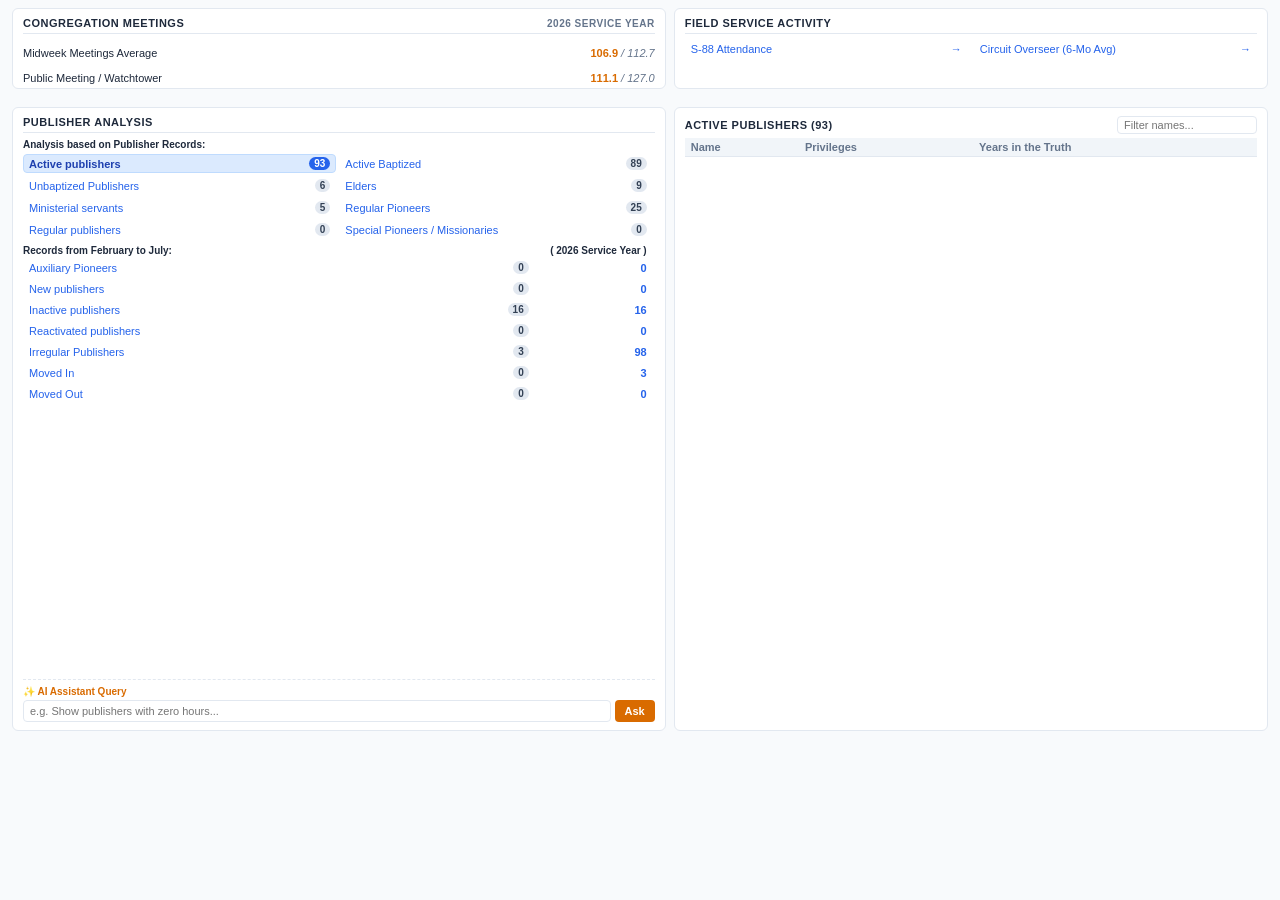
==== commit ada7a6aa: "Administartion added" ====
--- a/Templates/AnalysisReport.html
+++ b/Templates/AnalysisReport.html
@@ -22,61 +22,64 @@
       font-family: -apple-system, BlinkMacSystemFont, "Segoe UI", Roboto, Helvetica, Arial, sans-serif;
     }
 
-    body {
+    html, body {
+      height: 100%;
+      overflow: hidden; /* Stops browser viewport scrollbar */
       background-color: var(--bg-body);
       color: var(--text-main);
-      padding: 10px 14px;
-      height: 100vh;
-      overflow: hidden;
-      display: flex;
-      flex-direction: column;
-    }
-
-    .dashboard-grid {
-      display: grid;
-      grid-template-columns: 1.1fr 1fr;
-      grid-template-rows: auto 1fr;
-      gap: 10px;
-      height: 100%;
-      width: 100%;
-      max-width: 1400px;
-      margin: 0 auto;
-    }
-
-        /* Update .card to allow the right side card to fill available height */
-        .card {
+    }
+
+    body {
+      padding: 8px 12px;
+    }
+
+   .dashboard-grid {
+        display: grid;
+        grid-template-columns: 1.1fr 1fr;
+        grid-template-rows: auto 1fr;
+        gap: 8px;
+        height: calc(100vh - 100px); /* Changed from -16px to -100px */
+        width: 100%;
+        max-width: 1400px;
+        margin: 0 auto;
+        }
+   .card {
         background: var(--card-bg);
         border: 1px solid var(--border-color);
         border-radius: 6px;
-        padding: 10px 12px;
+        padding: 8px 10px;
         display: flex;
         flex-direction: column;
-        min-height: 0;
-        height: 100%; /* Force card to stretch full height of grid */
+        height: 89%;          /* Lock card height to the grid cell */
+        max-height: 100%;      /* Prevent expanding past the screen */
+        overflow: hidden;      /* Keep AI box fixed inside the card boundary */
         }
 
-    .card-title {
-      font-size: 11px;
-      font-weight: 700;
-      color: var(--text-main);
-      text-transform: uppercase;
-      letter-spacing: 0.5px;
-      border-bottom: 1px solid var(--border-color);
-      padding-bottom: 4px;
-      margin-bottom: 6px;
-      display: flex;
-      justify-content: space-between;
-      align-items: center;
-    }
-
-    /* COMPACT STATS */
-    .stats-row {
-      display: flex;
-      justify-content: space-between;
-      align-items: center;
-      padding: 3px 0;
-      font-size: 11px;
-    }
+        .card-title {
+        font-size: 11px;
+        font-weight: 700;
+        color: var(--text-main);
+        text-transform: uppercase;
+        letter-spacing: 0.5px;
+        border-bottom: 1px solid var(--border-color);
+        padding-bottom: 4px;
+        margin-bottom: 6px;
+        display: flex;
+        justify-content: space-between;
+        align-items: center;
+        flex-shrink: 0;
+        }
+
+/* COMPACT STATS */
+        .stats-row {
+        display: flex;
+        justify-content: space-between;
+        align-items: center;
+        padding: 2px 0;
+        font-size: 11px;
+        min-height: 25px; /* Force minimum row height so it never collapses */
+        flex-shrink: 0;   /* Prevent flex layout from squeezing this row */
+        }
 
     .val-highlight { font-weight: 700; color: var(--primary); }
     .val-sec { color: var(--text-muted); font-style: italic; }
@@ -85,7 +88,7 @@
     .analysis-grid {
       display: grid;
       grid-template-columns: 1fr 1fr;
-      gap: 4px;
+      gap: 3px;
     }
 
     .dash-link {
@@ -93,7 +96,7 @@
       border: 1px solid transparent;
       color: var(--accent-blue);
       text-align: left;
-      padding: 3px 6px;
+      padding: 2px 5px;
       border-radius: 4px;
       font-size: 11px;
       cursor: pointer;
@@ -126,34 +129,33 @@
       color: #fff;
     }
 
-    /* DUAL COLUMN STATS FOR COMPARISON SECTION */
-    .dual-stat-row {
-      display: flex;
+    /* SERVICE YEAR & RECORDS ALIGNMENT GRID */
+    .comparison-grid {
+      display: grid;
+      grid-template-columns: 1fr 110px;
+      row-gap: 2px;
+      column-gap: 8px;
       align-items: center;
-      gap: 8px;
-    }
-
-    .dual-stat-row .dash-link {
-      flex: 1;
+      margin-top: 6px;
     }
 
     .badge-year {
       font-size: 11px;
       font-weight: 700;
       color: var(--accent-blue);
-      width: 45px;
       text-align: right;
-      padding-right: 12px;
-    }
-
-    /* AI QUERY BOX (MATCHED TO PRIMARY ORANGE BRANDING) */
+      padding-right: 6px;
+    }
+
+    /* AI QUERY BOX */
     .ai-box-container {
       margin-top: auto;
       border-top: 1px dashed var(--border-color);
-      padding-top: 8px;
+      padding-top: 6px;
       display: flex;
       flex-direction: column;
-      gap: 4px;
+      gap: 3px;
+      flex-shrink: 0;
     }
 
     .ai-label {
@@ -172,7 +174,7 @@
 
     .ai-input {
       flex: 1;
-      padding: 5px 8px;
+      padding: 4px 6px;
       font-size: 11px;
       border: 1px solid var(--border-color);
       border-radius: 4px;
@@ -188,7 +190,7 @@
       background: var(--primary);
       color: white;
       border: none;
-      padding: 5px 12px;
+      padding: 4px 10px;
       font-size: 11px;
       font-weight: bold;
       border-radius: 4px;
@@ -202,25 +204,24 @@
       display: flex;
       justify-content: space-between;
       align-items: center;
-      margin-bottom: 6px;
+      margin-bottom: 4px;
       gap: 8px;
+      flex-shrink: 0;
     }
 
     .search-input {
-      padding: 3px 6px;
+      padding: 2px 6px;
       font-size: 11px;
       border: 1px solid var(--border-color);
       border-radius: 4px;
       width: 140px;
     }
 
-
-    /* listbox */
     .data-table-container {
         flex: 1;
-        height: 300px; /* Extends height to near the bottom of the viewport */
-        max-height: 300px;            /* Fills all available vertical room in the card */
-        overflow-y: auto;            /* Enables vertical scrolling for long lists */
+        min-height: 0;
+        max-height: 370px; /* <--- ADD THIS: Change 400px to whatever height limit you prefer (e.g., 350px, 300px, 50vh) */
+        overflow-y: auto;   /* Keeps scrolling inside this box when table rows exceed max-height */
         overflow-x: hidden;
         }
 
@@ -235,27 +236,19 @@
       position: sticky;
       top: 0;
       background: #f1f5f9;
-      padding: 4px 6px;
+      padding: 3px 6px;
       font-weight: bold;
       color: var(--text-muted);
       border-bottom: 1px solid var(--border-color);
+      z-index: 1;
     }
 
     .data-table td {
-      padding: 4px 6px;
+      padding: 3px 6px;
       border-bottom: 1px solid #f1f5f9;
     }
 
     .data-table tr:hover { background-color: #f8fafc; }
-
-    .tag-role {
-      font-size: 9px;
-      background: #fef3c7;
-      color: #92400e;
-      padding: 1px 4px;
-      border-radius: 3px;
-      font-weight: 600;
-    }
   </style>
 </head>
 <body>
@@ -289,11 +282,11 @@
     </div>
   </div>
 
-  <!-- UPDATED PUBLISHER ANALYSIS CARD WITH FULL COMPARISON DATA -->
+  <!-- PUBLISHER ANALYSIS CARD -->
   <div class="card">
     <div class="card-title">Publisher Analysis</div>
     
-    <div style="overflow-y: auto; flex: 1; padding-right: 2px;">
+    <div style="overflow-y: auto; flex: 1; min-height: 0; padding-right: 2px;">
       <!-- SECTION 1: BASED ON PUBLISHER RECORDS -->
       <div style="font-weight: bold; font-size: 10px; color: var(--text-main); margin-bottom: 4px;">
         Analysis based on Publisher Records:
@@ -302,95 +295,81 @@
       <div class="analysis-grid">
         <button class="dash-link active" onclick="filterData('Active', event)">
           <span>Active publishers</span>
-          <span class="badge" id="ActivePubs-count">0</span>
+          <span class="badge" id="ActivePubs-count">93</span>
         </button>
 
         <button class="dash-link" onclick="filterData('Active Baptized', event)">
           <span>Active Baptized</span>
-          <span class="badge" id="ActiveBaptized-count">0</span>
+          <span class="badge" id="ActiveBaptized-count">89</span>
         </button>
 
-     <button class="dash-link" onclick="filterData('Unbaptized', event)">
-            <span>Unbaptized Publishers</span>
-            <span class="badge" id="unbaptized-count">0</span>
+        <button class="dash-link" onclick="filterData('Unbaptized', event)">
+          <span>Unbaptized Publishers</span>
+          <span class="badge" id="unbaptized-count">6</span>
         </button>
         <button class="dash-link" onclick="filterData('Elders', event)">
-          <span>Elders</span> <span class="badge" id="Elders-count">0</span>
+          <span>Elders</span> <span class="badge" id="Elders-count">9</span>
         </button>
         <button class="dash-link" onclick="filterData('Ministerial Servants', event)">
           <span>Ministerial servants</span> 
-          <span class="badge" id="MS-count">0</span>
+          <span class="badge" id="MS-count">5</span>
         </button>
         <button class="dash-link" onclick="filterData('Regular Pioneers', event)">
           <span>Regular Pioneers</span> 
-          <span class="badge" id="RP-count">0</span>
+          <span class="badge" id="RP-count">25</span>
         </button>
         <button class="dash-link" onclick="filterData('Regular Publishers', event)">
           <span>Regular publishers</span>
-           <span class="badge" id="RPubs-count">0</span>
+          <span class="badge" id="RPubs-count">0</span>
         </button>
         <button class="dash-link" onclick="filterData('Special Pioneers', event)">
           <span>Special Pioneers / Missionaries</span> <span class="badge" id="SP-count">0</span>
         </button>
       </div>
 
-      <!-- SECTION 2: SIX-MONTH VS YEARLY COMPARISON -->
-      <div style="display:flex;justify-content:space-between;align-items:center;margin:10px 0 4px 0;">
-    <span id="records-period-label" style="font-weight:bold;font-size:10px;color:var(--text-main);">Records from ... to ...:</span>
-    <span id="records-service-year-label" style="font-weight:bold;font-size:10px;color:var(--text-main);padding-right:8px;">( 2026 Service Year )</span>
-</div>
-
-      <div style="display: flex; flex-direction: column; gap: 3px;">
-        <div class="dual-stat-row">
-          <button class="dash-link" onclick="filterData('Auxiliary Pioneers', event)">
-            <span>Auxiliary Pioneers</span> 
-            <span class="badge" id="AUX-count">0</span>
-          </button>
-          <span class="badge-year" id="AUX-year-count">0</span>
-        </div>
-
-        <div class="dual-stat-row">
-          <button class="dash-link" onclick="filterData('New Publishers', event)">
-            <span>New publishers</span>
-            <span class="badge" id="UPB-count">0</span>
-          </button>
-          <span class="badge-year" id="UPB-year-count">0</span>
-        </div>
-
-        <div class="dual-stat-row">
-          <button class="dash-link" onclick="filterData('Inactive', event)">
-            <span>Inactive publishers</span> <span class="badge" id="Inactive-count">16</span>
-          </button>
-          <span class="badge-year" id="Inactive-year-count">16</span>
-        </div>
-
-        <div class="dual-stat-row">
-          <button class="dash-link" onclick="filterData('Reactivated', event)">
-            <span>Reactivated publishers</span> <span class="badge" id="Reactivated-count">0</span>
-          </button>
-          <span class="badge-year" id="Reactivated-year-count">0</span>
-        </div>
-
-        <div class="dual-stat-row">
-          <button class="dash-link" onclick="filterData('Irregular', event)">
-            <span>Irregular Publishers</span> <span class="badge" id="Irregular-count">75</span>
-          </button>
-          <span class="badge-year" id="Irregular-year-count">98</span>
-        </div>
-
-        <div class="dual-stat-row">
-          <button class="dash-link" onclick="filterData('Moved In', event)">
-            <span>Moved In</span> <span class="badge" id="Moved-In-count">0</span>
-          </button>
-          <span class="badge-year" id="Moved-In-year-count">3</span>
-        </div>
-
-        <div class="dual-stat-row">
-          <button class="dash-link" onclick="filterData('Moved Out', event)">
-            <span>Moved Out</span> <span class="badge" id="Moved-Out-count">0</span>
-          </button>
-          <span class="badge-year" id="Moved-Out-year-count">0</span>
-        </div>
+      <!-- SECTION 2: SIX-MONTH VS YEARLY COMPARISON GRID -->
+      <div class="comparison-grid">
+        <!-- HEADER ROW -->
+        <span id="records-period-label" style="font-weight:bold; font-size:10px; color:var(--text-main);">Records from February to July:</span>
+        <span id="records-service-year-label" style="font-weight:bold; font-size:10px; color:var(--text-main); text-align:right; padding-right:6px;">( 2026 Service Year )</span>
+
+        <!-- ITEM ROWS -->
+        <button class="dash-link" onclick="filterData('Auxiliary Pioneers', event)">
+          <span>Auxiliary Pioneers</span> 
+          <span class="badge" id="AUX-count">0</span>
+        </button>
+        <span class="badge-year" id="AUX-year-count">0</span>
+
+        <button class="dash-link" onclick="filterData('New Publishers', event)">
+          <span>New publishers</span>
+          <span class="badge" id="UPB-count">0</span>
+        </button>
+        <span class="badge-year" id="UPB-year-count">0</span>
+
+        <button class="dash-link" onclick="filterData('Inactive', event)">
+          <span>Inactive publishers</span> <span class="badge" id="Inactive-count">16</span>
+        </button>
+        <span class="badge-year" id="Inactive-year-count">16</span>
+
+        <button class="dash-link" onclick="filterData('Reactivated', event)">
+          <span>Reactivated publishers</span> <span class="badge" id="Reactivated-count">0</span>
+        </button>
+        <span class="badge-year" id="Reactivated-year-count">0</span>
+
+        <button class="dash-link" onclick="filterData('Irregular', event)">
+          <span>Irregular Publishers</span> <span class="badge" id="Irregular-count">3</span>
+        </button>
+        <span class="badge-year" id="Irregular-year-count">98</span>
+
+        <button class="dash-link" onclick="filterData('Moved In', event)">
+          <span>Moved In</span> <span class="badge" id="Moved-In-count">0</span>
+        </button>
+        <span class="badge-year" id="Moved-In-year-count">3</span>
+
+        <button class="dash-link" onclick="filterData('Moved Out', event)">
+          <span>Moved Out</span> <span class="badge" id="Moved-Out-count">0</span>
+        </button>
+        <span class="badge-year" id="Moved-Out-year-count">0</span>
       </div>
     </div>
 
@@ -409,26 +388,30 @@
   <div class="card">
     <div class="table-toolbar">
       <div class="card-title" style="border:none; padding:0; margin:0;">
-        <span id="list-title">ACTIVE PUBLISHERS</span>
+        <span id="list-title">ACTIVE PUBLISHERS (93)</span>
       </div>
       <input type="text" id="search-input" class="search-input" placeholder="Filter names..." onkeyup="filterTableBySearch()">
     </div>
 
     <div class="data-table-container">
-    <table class="data-table">
+      <table class="data-table">
         <thead>
-                <tr>
-                    <th id="col-name">Name</th>
-                    <th id="col-role">Role</th>
-                    <th id="col-status">Status</th>
-                </tr>
-            </thead>
-            <tbody id="publishers-table-body"></tbody>
-        </table>
+          <tr>
+            <th id="col-name">Name</th>
+            <th id="col-role">Privileges</th>
+            <th id="col-status">Years in the Truth</th>
+          </tr>
+        </thead>
+        <tbody id="publishers-table-body"></tbody>
+      </table>
     </div>
   </div>
 
 </div>
+
+
+
+
 
 <script src="/static/js/indexeddb.js"></script>
 <script>
@@ -649,8 +632,8 @@
     }
 
     if(category==="CO-AVG"){
-        window.loadCOReport?.();
-        return;
+        window.open("/COReport","_blank");
+         return;
     }
 
     renderTable(currentData);
@@ -705,19 +688,31 @@
     const localData = typeof allPublishers !== 'undefined' ? allPublishers : [];
 
     try {
-        const response = await fetch('/api/ai-query', {
-            method: 'POST',
-            headers: { 'Content-Type': 'application/json' },
-            body: JSON.stringify({ 
-                query: query,
-                publishers: localData // Send local records to backend
-            })
-        });
-
-        if (!response.ok) throw new Error(`HTTP error! status: ${response.status}`);
-
-        const data = await response.json();
-        renderAiTableResults(data);
+    const response = await fetch('/api/ai-query', {
+        method: 'POST',
+        headers: { 'Content-Type': 'application/json' },
+        body: JSON.stringify({ query: query })
+    });
+
+    const aiData = await response.json();
+
+    console.log("🤖 AI Query Plan:", aiData.query_plan);
+
+    if (aiData.query_plan && Object.keys(aiData.query_plan).length > 0) {
+        try {
+            const actualResults = await executeAiQueryPlan(aiData.query_plan);
+
+            console.log("📊 IndexedDB Results:", actualResults);
+
+            aiData.results = actualResults;
+        } catch (error) {
+            console.error("❌ IndexedDB AI query failed:", error);
+            aiData.results = [];
+            aiData.answer = "Unable to retrieve the requested records.";
+        }
+    }
+
+    renderAiTableResults(aiData);
 
     } catch (error) {
         console.error("AI Error:", error);
@@ -733,24 +728,46 @@
 
     tableBody.innerHTML = "";
 
-    // Extract records array from response
-    const records = data.results || (Array.isArray(data) ? data : []);
-
-    // If no structured records exist, display the plain answer text across the row
-    if (records.length === 0) {
+    const records = data.results || [];
+
+    if (!records.length) {
         const message = data.answer || "No matching records found.";
-        tableBody.innerHTML = `<tr><td colspan="3" style="text-align:center;">${message}</td></tr>`;
+        tableBody.innerHTML = `
+            <tr>
+                <td colspan="3" style="text-align:center;">
+                    ${message}
+                </td>
+            </tr>
+        `;
         return;
     }
 
-    // Render table rows when records exist
     records.forEach(publisher => {
         const tr = document.createElement("tr");
+
+        const name = [
+            publisher.FNAME,
+            publisher.MName,
+            publisher.LName
+        ].filter(value => value && String(value).trim() !== "").join(" ");
+
+        const role = [
+            publisher.Elder ? "Elder" : "",
+            publisher.MS ? "Ministerial Servant" : ""
+        ].filter(Boolean).join(", ");
+
+        const status =
+            publisher.Status ||
+            publisher.status ||
+            publisher.Remarks ||
+            "Active";
+
         tr.innerHTML = `
-            <td>${publisher.name || publisher.Name || ''}</td>
-            <td>${publisher.role || publisher.Role || ''}</td>
-            <td>${publisher.status || publisher.Status || ''}</td>
+            <td>${name}</td>
+            <td>${role}</td>
+            <td>${status}</td>
         `;
+
         tableBody.appendChild(tr);
     });
 }
@@ -1227,90 +1244,7 @@
 };
 
 
-// 6mos and Yearly Labels
-window.getSixMonthReportingPeriod=async function(){
-    const db=await openIndexedDB();
-    const months=await new Promise((resolve,reject)=>{
-        const req=db.transaction("MonthlyRecords","readonly").objectStore("MonthlyRecords").getAll();
-        req.onsuccess=()=>resolve(req.result||[]);
-        req.onerror=()=>reject(req.error);
-    });
-    db.close();
-
-    months.sort((a,b)=>Number(a.NUMBER)-Number(b.NUMBER));
-
-    // Current service month runs from the 21st to the 20th
-    const today=new Date();
-    const day=today.getDate();
-    const serviceDate=new Date(
-        today.getFullYear(),
-        today.getMonth()-(day<21?1:0),
-        1
-    );
-    const baseDate=new Date(2025,8,1); // Sep 2025 = NUMBER 194
-    const monthDiff=
-        (serviceDate.getFullYear()-baseDate.getFullYear())*12+
-        (serviceDate.getMonth()-baseDate.getMonth());
-    const ActualNumber=194+monthDiff;
-
-     const actualMonth=months.find(r=>Number(r.NUMBER)===ActualNumber)||null;
-
-      const latestClosed=["1","TRUE","YES"].includes(
-          String(actualMonth?.Closed??"").trim().toUpperCase()
-      );
-
-      const activeNumber=ActualNumber;
-      const activeMonth=actualMonth;
-
-    const lastNumber=latestClosed?ActualNumber:ActualNumber-1;
-    const firstNumber=lastNumber-5;
-
-    const firstMonth=months.find(r=>Number(r.NUMBER)===firstNumber);
-    const lastMonth=months.find(r=>Number(r.NUMBER)===lastNumber);
-
-    const sixMonths=months
-        .filter(r=>{
-            const n=Number(r.NUMBER);
-            return n>=firstNumber&&n<=lastNumber;
-        })
-        .sort((a,b)=>Number(a.NUMBER)-Number(b.NUMBER));
-
-        console.log("🔎 CHECK REPORTING PERIOD",{
-          ActualNumber,
-          ActualMonth:actualMonth?.MONTH_||"(not entered yet)",
-          LatestClosed:latestClosed,
-          ActiveNumber:activeNumber,
-          ActiveMonth:activeMonth?.MONTH_||"(not entered yet)",
-          FirstNumber:firstNumber,
-          FirstMonth:firstMonth?.MONTH_,
-          LastNumber:lastNumber,
-          LastMonth:lastMonth?.MONTH_,
-          ServiceYear:lastMonth?.ServiceYear,
-          SixMonths:sixMonths
-      });
-
-    const periodLabel=document.getElementById("records-period-label");
-    const serviceYearLabel=document.getElementById("records-service-year-label");
-
-    if(periodLabel&&firstMonth&&lastMonth){
-        periodLabel.textContent=`Records from ${firstMonth.MONTH_} to ${lastMonth.MONTH_}:`;
-    }
-
-    if(serviceYearLabel&&lastMonth){
-        serviceYearLabel.textContent=`( ${lastMonth.ServiceYear} Service Year )`;
-    }
-
-    return{
-        activeNumber,
-        activeMonth,
-        isClosed:latestClosed,
-        firstNumber,
-        firstMonth:firstMonth||null,
-        lastNumber,
-        lastMonth:lastMonth||null,
-        sixMonths
-    };
-};
+
 
 
 window.loadIrregularPublishers=async function(){
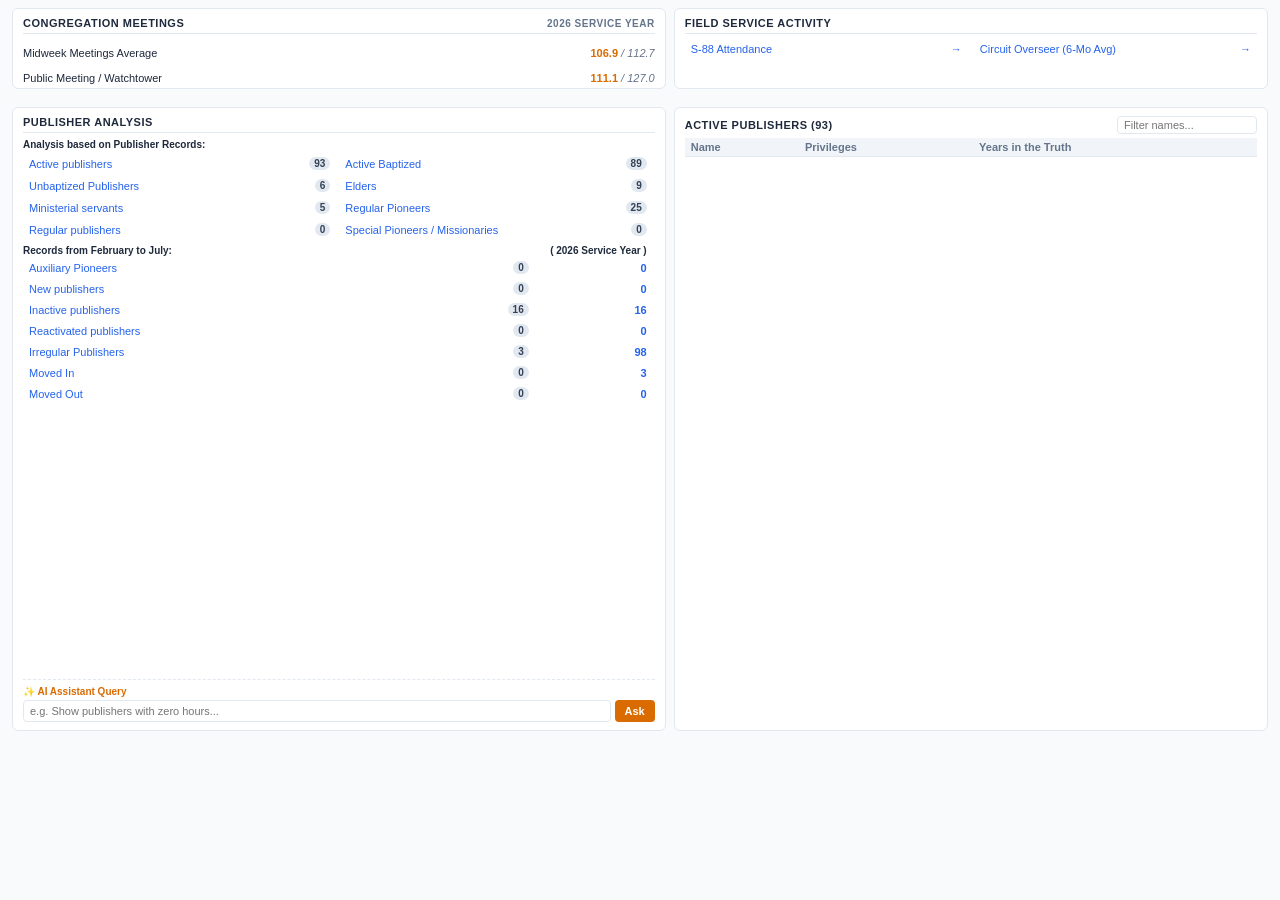
==== commit 758af9c4: "Create New to MasterBackup" ====
--- a/Templates/AnalysisReport.html
+++ b/Templates/AnalysisReport.html
@@ -293,7 +293,7 @@
       </div>
 
       <div class="analysis-grid">
-        <button class="dash-link active" onclick="filterData('Active', event)">
+        <button class="dash-link" onclick="filterData('Active', event)">
           <span>Active publishers</span>
           <span class="badge" id="ActivePubs-count">93</span>
         </button>
